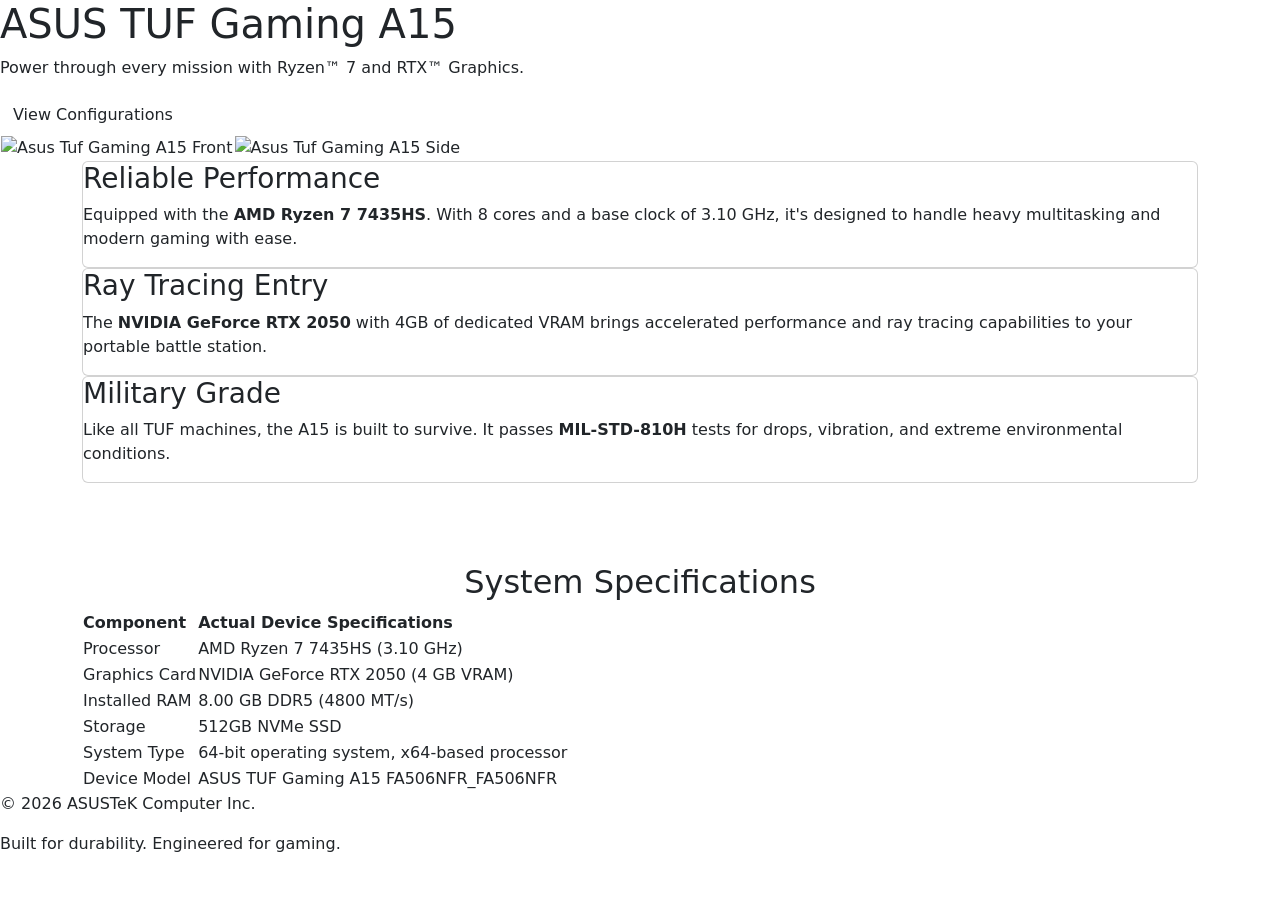
==== A02/index.html @ dea0175e "Create index.html" ====
<!DOCTYPE html>
<html lang="en">

<head>
    <meta charset="UTF-8">
    <meta name="viewport" content="width=device-width, initial-scale=1.0">
    <title>ASUS TUF Gaming A15 | Mechanized Endurance</title>
    <link href="https://cdn.jsdelivr.net/npm/bootstrap@5.3.8/dist/css/bootstrap.min.css" rel="stylesheet">
    <link href="style.css" rel="stylesheet">

</head>

<body>

    <header>
    <h1>ASUS TUF Gaming A15</h1>
    <p class="tagline"> Power through every mission with Ryzen™ 7 and RTX™ Graphics.</p>
    <a href="#" class="btn">View Configurations</a>
</header>

<table class="image-showcase-table">
    <tr>
        <td>
            <img class="imgframe" src="back.jpg" alt="Asus Tuf Gaming A15 Front">
        </td>
        <td>
            <img class="imgframe" src="Front.jpg" alt="Asus Tuf Gaming A15 Side">
        </td>
    </tr>
</table>
    <div class="container">
        <div class="grid">
            <div class="card">
                <h3>Reliable Performance</h3>
                <p>Equipped with the <b>AMD Ryzen 7 7435HS</b>. With 8 cores and a base clock of 3.10 GHz, it's designed
                    to handle heavy multitasking and modern gaming with ease.</p>
            </div>
            <div class="card">
                <h3>Ray Tracing Entry</h3>
                <p>The <b>NVIDIA GeForce RTX 2050</b> with 4GB of dedicated VRAM brings accelerated performance and
                    ray tracing capabilities to your portable battle station.</p>
            </div>
            <div class="card">
                <h3>Military Grade</h3>
                <p>Like all TUF machines, the A15 is built to survive. It passes <b>MIL-STD-810H</b> tests for
                    drops, vibration, and extreme environmental conditions.</p>
            </div>
        </div>

        <h2 style="margin-top: 80px; text-align: center;">System Specifications</h2>
        <table class="specs-table">
            <thead>
                <tr>
                    <th>Component</th>
                    <th>Actual Device Specifications</th>
                </tr>
            </thead>
            <tbody>
                <tr>
                    <td>Processor</td>
                    <td>AMD Ryzen 7 7435HS (3.10 GHz)</td>
                </tr>
                <tr>
                    <td>Graphics Card</td>
                    <td>NVIDIA GeForce RTX 2050 (4 GB VRAM)</td>
                </tr>
                <tr>
                    <td>Installed RAM</td>
                    <td>8.00 GB DDR5 (4800 MT/s)</td>
                </tr>
                <tr>
                    <td>Storage</td>
                    <td>512GB NVMe SSD</td>
                </tr>
                <tr>
                    <td>System Type</td>
                    <td>64-bit operating system, x64-based processor</td>
                </tr>
                <tr>
                    <td>Device Model</td>
                    <td>ASUS TUF Gaming A15 FA506NFR_FA506NFR</td>
                </tr>
            </tbody>
        </table>
    </div>

    <footer>
        <p>&copy; 2026 ASUSTeK Computer Inc.</p>
        <p>Built for durability. Engineered for gaming.</p>
    </footer>
    <script src="https://cdn.jsdelivr.net/npm/bootstrap@5.3.8/dist/js/bootstrap.bundle.min.js">
    </script>

</html>
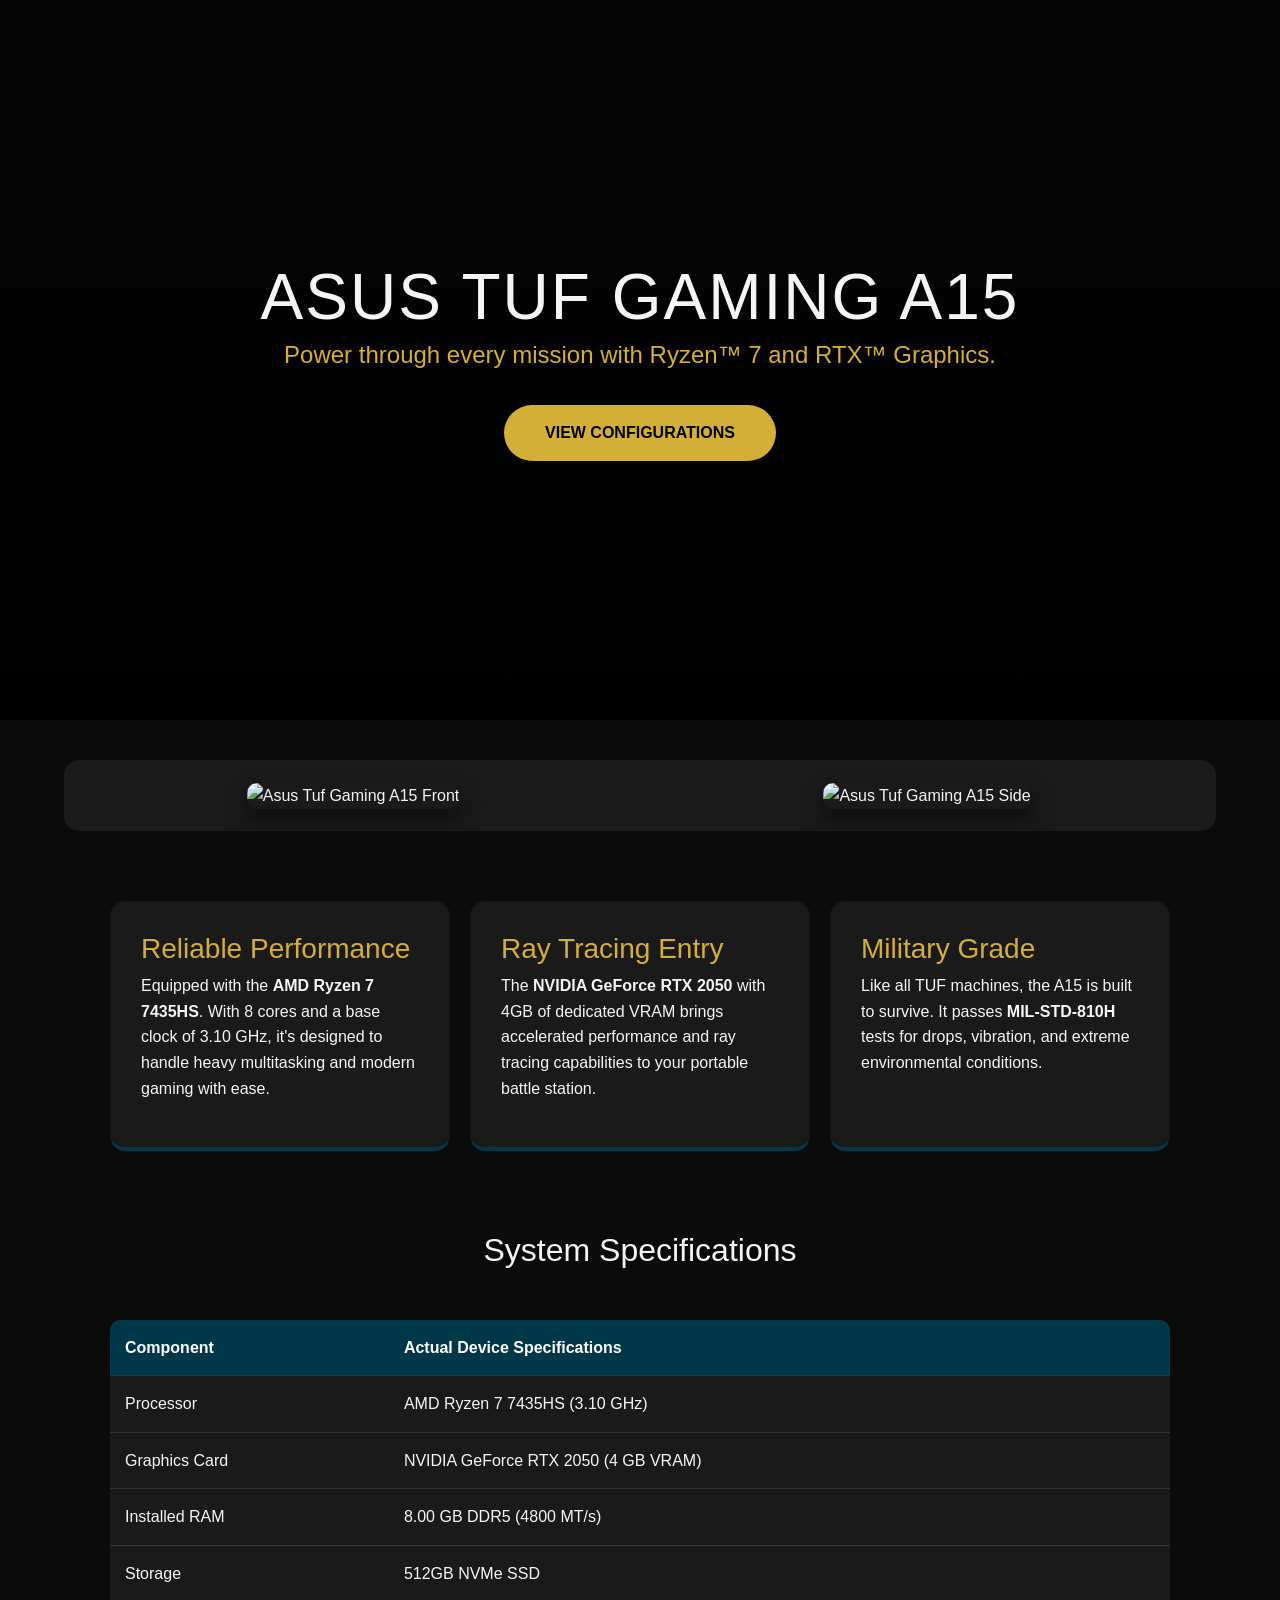
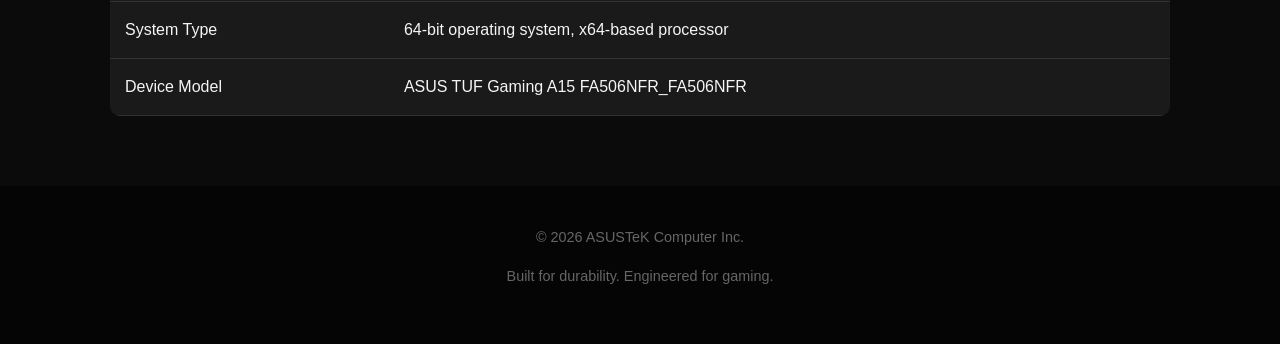
==== commit ae8ea20f: "Update index.html" ====
--- a/A02/index.html
+++ b/A02/index.html
@@ -21,10 +21,10 @@
 <table class="image-showcase-table">
     <tr>
         <td>
-            <img class="imgframe" src="back.jpg" alt="Asus Tuf Gaming A15 Front">
+            <img class="imgframe" src="A02/img/back.jpg" alt="Asus Tuf Gaming A15 Front">
         </td>
         <td>
-            <img class="imgframe" src="Front.jpg" alt="Asus Tuf Gaming A15 Side">
+            <img class="imgframe" src="A02/img/Front.jpg" alt="Asus Tuf Gaming A15 Side">
         </td>
     </tr>
 </table>
--- a/A02/style.css
+++ b/A02/style.css
@@ -0,0 +1,145 @@
+:root {
+    --brand-blue: #003749;
+    --accent-gold: #d4af37;
+    --text-light: #f4f4f4;
+}
+
+body {
+    font-family: 'Segoe UI', Tahoma, Geneva, Verdana, sans-serif;
+    margin: 0;
+    background-color: #0b0b0b;
+    color: var(--text-light);
+    line-height: 1.6;
+}
+
+header {
+    height: 80vh;
+    background: linear-gradient(rgba(0, 0, 0, 0.6), rgba(0, 0, 0, 0.9)),
+        url('https://images.unsplash.com/photo-1611186871348-b1ec696e5205?auto=format&fit=crop&q=80&w=2000') no-repeat center center/cover;
+    display: flex;
+    flex-direction: column;
+    justify-content: center;
+    align-items: center;
+    text-align: center;
+    padding: 20px;
+}
+
+/* Container for the images */
+.image-showcase-table {
+    width: 90%; /* Increased width to fit two images side-by-side */
+    margin: 40px auto;
+    border-collapse: collapse;
+    background: #1a1a1a;
+    border: 2px solid var(--brand-blue);
+    border-radius: 15px;
+    overflow: hidden;
+}
+
+.image-showcase-table td {
+    padding: 20px;
+    text-align: center;
+    vertical-align: middle;
+    width: 50%; /* Ensures both images have equal space */
+}
+
+.imgframe {
+    max-width: 100%;
+    height: auto;
+    border-radius: 10px;
+    box-shadow: 0 10px 20px rgba(0, 0, 0, 0.5);
+    transition: transform 0.3s ease;
+}
+
+.imgframe:hover {
+    transform: scale(1.05); /* Added a nice zoom effect on hover */
+}
+
+/* Standardized Specs Table */
+.specs-table {
+    width: 100%;
+    margin-top: 50px;
+    border-collapse: collapse;
+    background: #1a1a1a;
+    color: whitesmoke;
+    border-radius: 10px;
+    overflow: hidden;
+}
+
+.specs-table th, .specs-table td {
+    padding: 15px;
+    text-align: left;
+    border-bottom: 1px solid #333;
+}
+
+.specs-table th {
+    background-color: var(--brand-blue);
+    color: white;
+}
+
+/* Global Styles */
+h1 {
+    font-size: 4rem;
+    margin: 0;
+    letter-spacing: 2px;
+    color: whitesmoke;
+    text-transform: uppercase;
+}
+
+.tagline {
+    font-size: 1.5rem;
+    color: var(--accent-gold);
+    margin-bottom: 30px;
+}
+
+.container {
+    max-width: 1100px;
+    margin: 50px auto;
+    padding: 20px;
+}
+
+.grid {
+    display: grid;
+    grid-template-columns: repeat(auto-fit, minmax(300px, 1fr));
+    gap: 20px;
+}
+
+.card {
+    background: #1a1a1a;
+    color: whitesmoke;
+    padding: 30px;
+    border-radius: 15px;
+    border-bottom: 4px solid var(--brand-blue);
+    transition: transform 0.3s ease;
+}
+
+.card:hover {
+    transform: translateY(-10px);
+}
+
+.card h3 {
+    color: var(--accent-gold);
+    margin-top: 0;
+}
+
+footer {
+    text-align: center;
+    padding: 40px;
+    background: #050505;
+    font-size: 0.9rem;
+    color: #666;
+}
+
+.btn {
+    background: var(--accent-gold);
+    color: black;
+    padding: 15px 40px;
+    text-decoration: none;
+    font-weight: bold;
+    border-radius: 30px;
+    text-transform: uppercase;
+    transition: opacity 0.3s;
+}
+
+.btn:hover {
+    opacity: 0.8;
+}
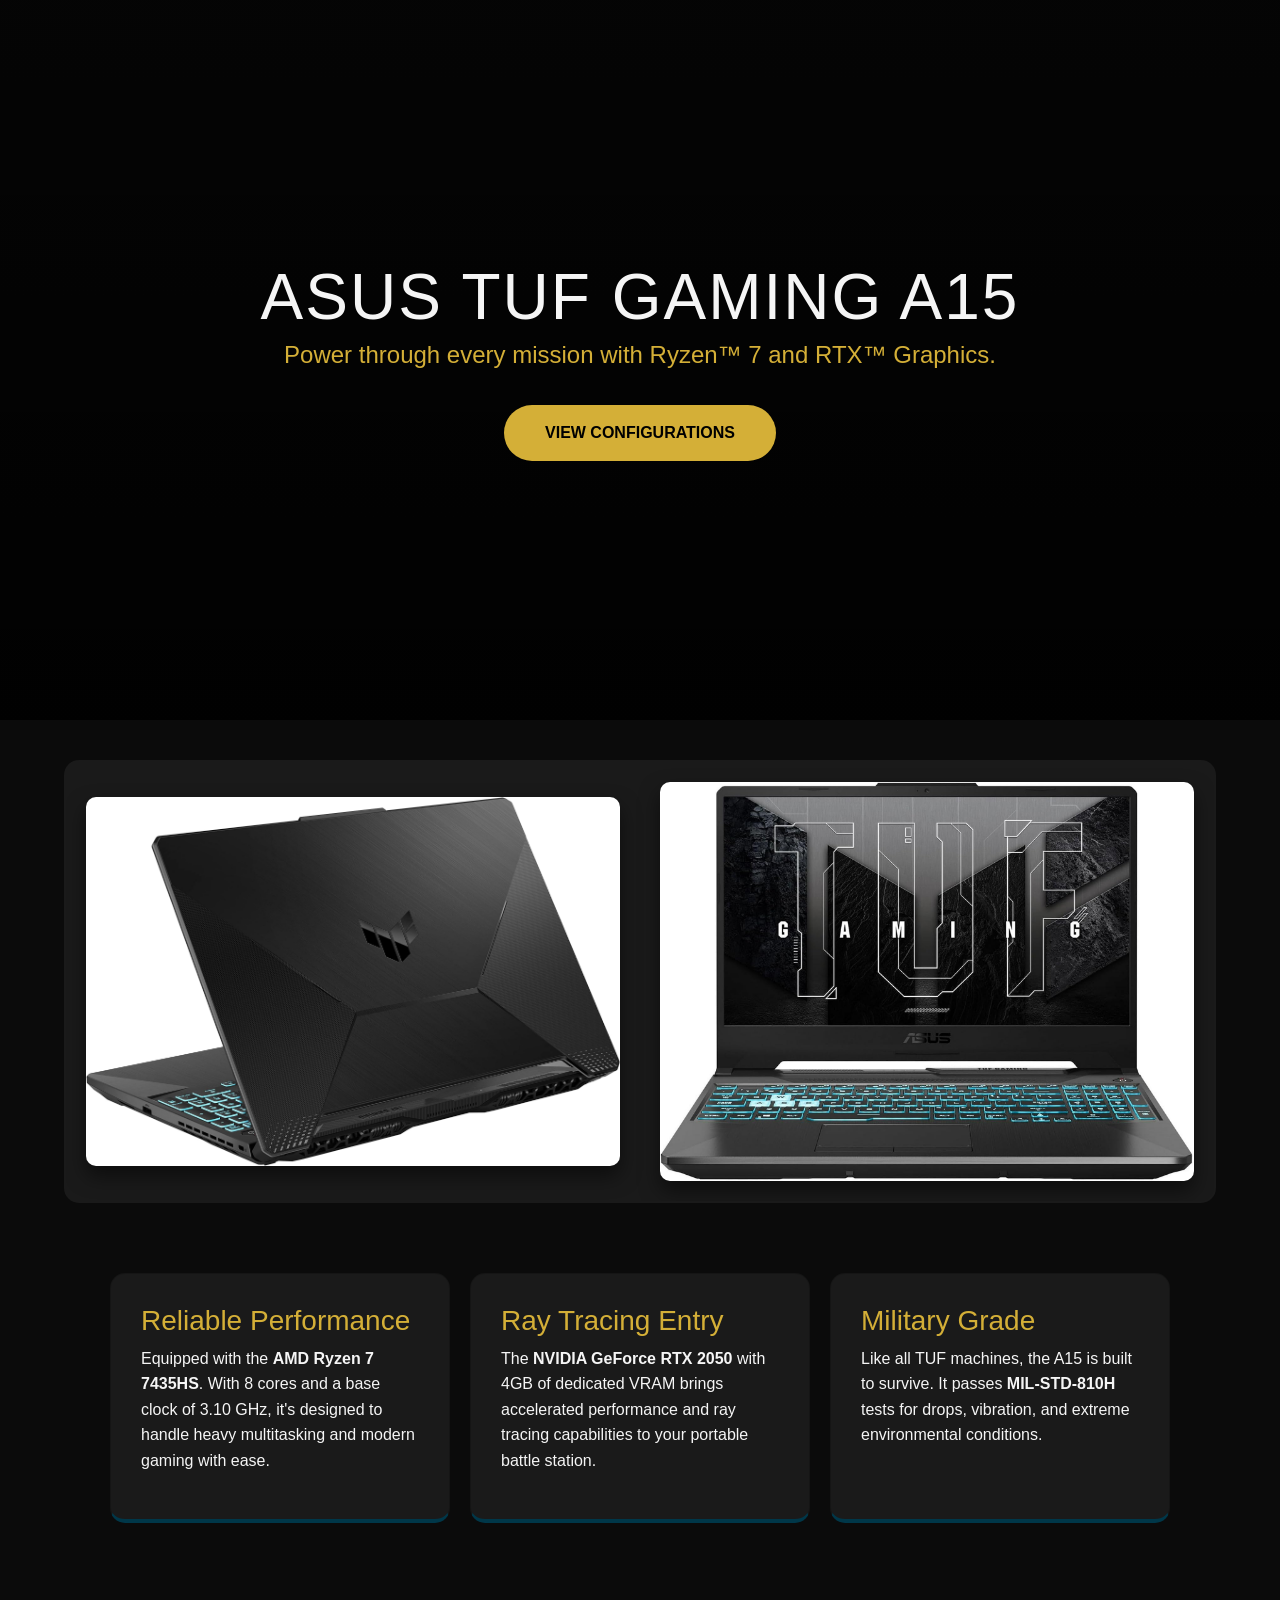
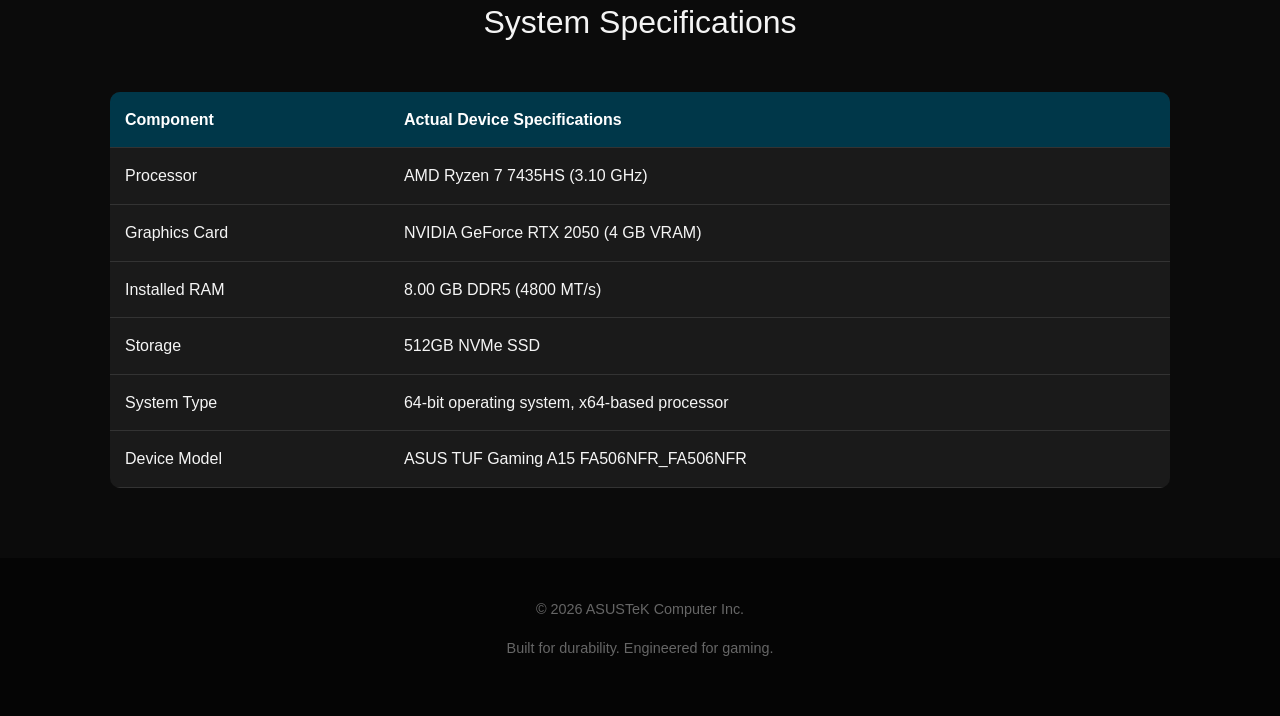
==== commit 21bc8ddc: "Update index.html" ====
--- a/A02/index.html
+++ b/A02/index.html
@@ -21,10 +21,10 @@
 <table class="image-showcase-table">
     <tr>
         <td>
-            <img class="imgframe" src="A02/img/back.jpg" alt="Asus Tuf Gaming A15 Front">
+            <img class="imgframe" src="img/back.jpg" alt="Asus Tuf Gaming A15 Front">
         </td>
         <td>
-            <img class="imgframe" src="A02/img/Front.jpg" alt="Asus Tuf Gaming A15 Side">
+            <img class="imgframe" src="img/Front.jpg" alt="Asus Tuf Gaming A15 Side">
         </td>
     </tr>
 </table>
